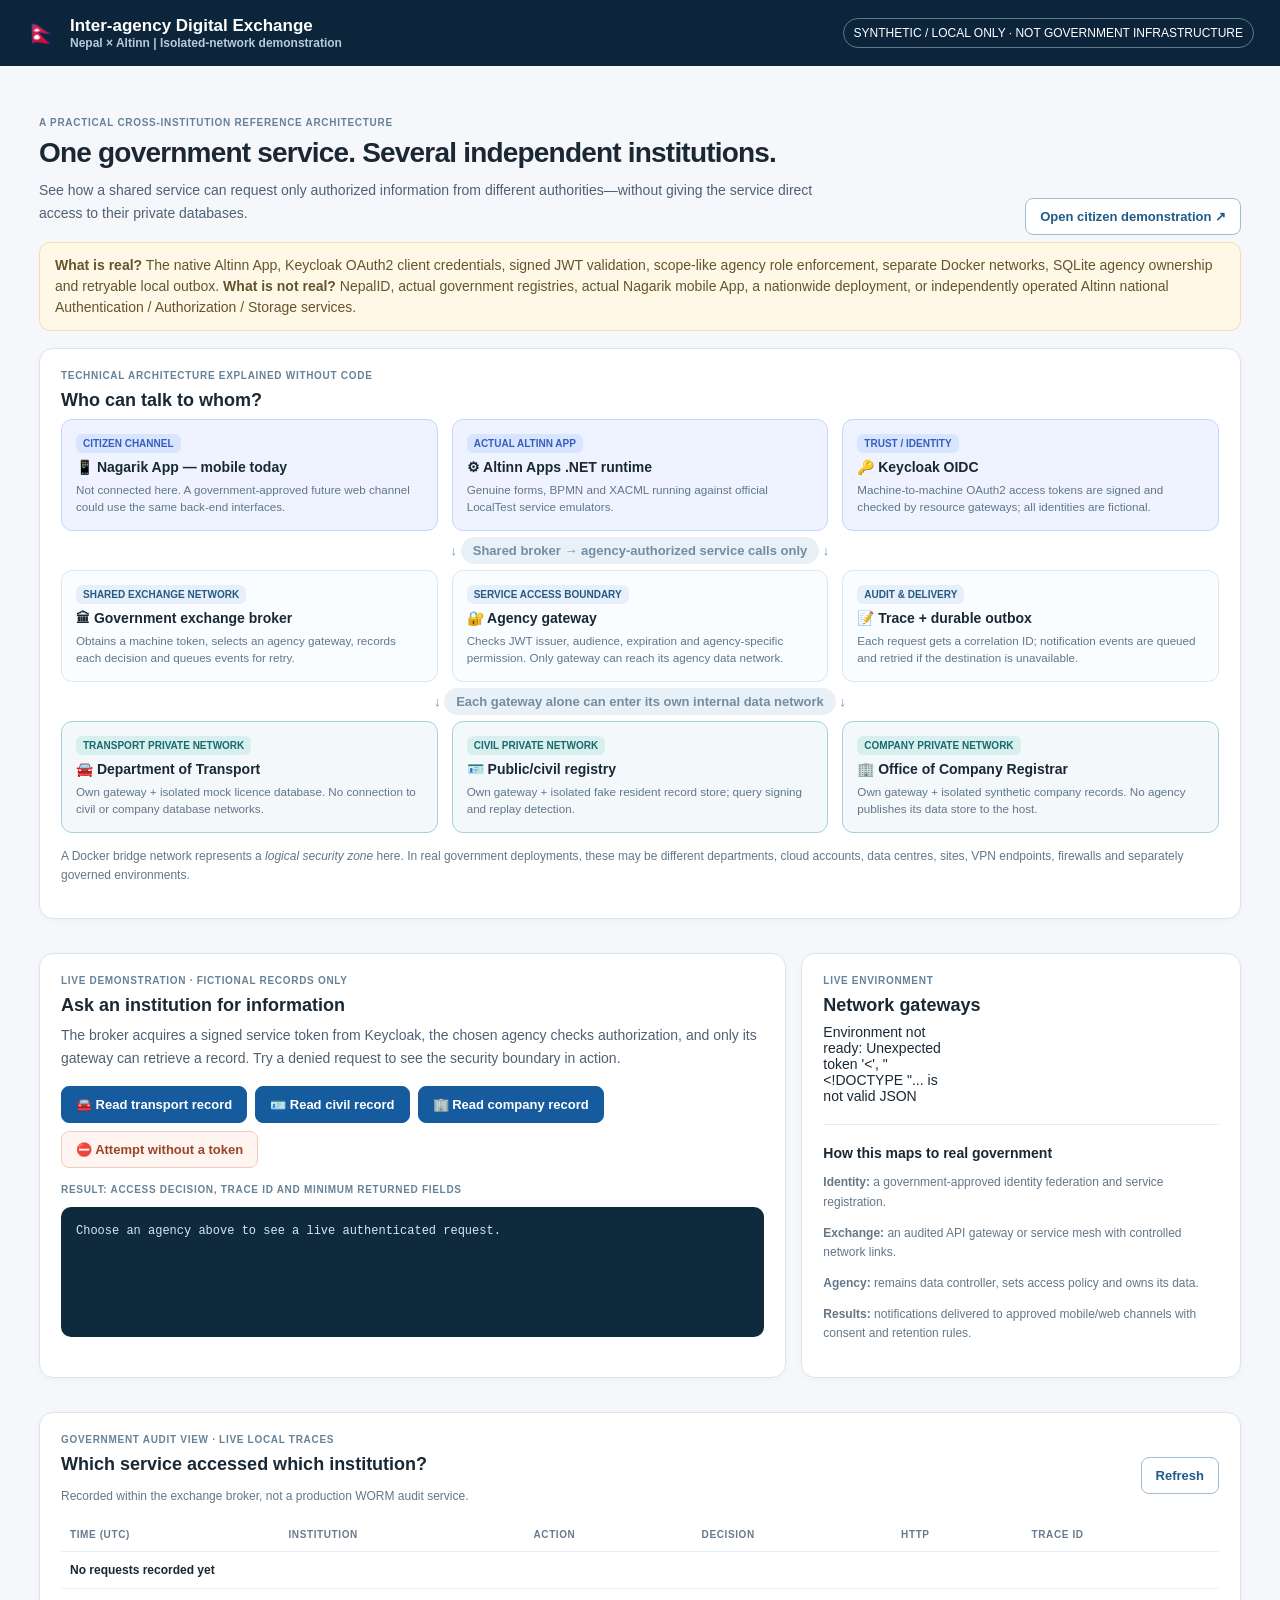
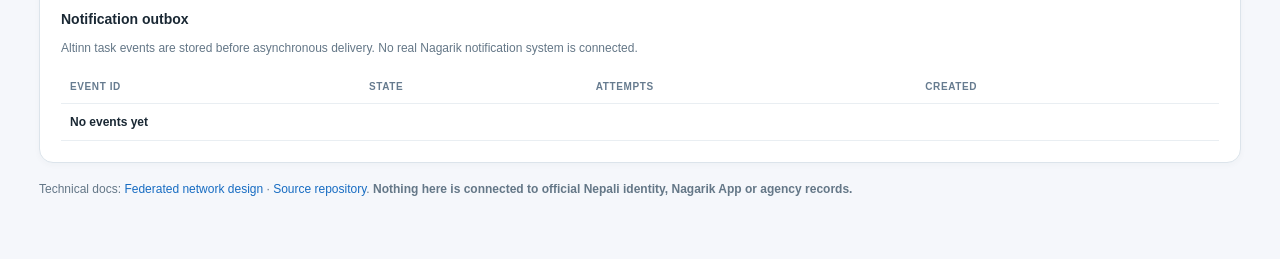
==== federation/dashboard.html @ 2c81f404 "Add government-readable live inter-agency dashboard showing isolated networks, permissions, audit an" ====
<!doctype html>
<html lang="en">
<head>
<meta charset="utf-8"><meta name="viewport" content="width=device-width, initial-scale=1">
<title>Nepal Government | Inter-agency exchange — simulation</title>
<style>
:root{font-family:Inter,-apple-system,BlinkMacSystemFont,"Segoe UI",sans-serif;color:#1a2834;background:#f5f7fb;font-size:14px}
*{box-sizing:border-box}body{margin:0}button{cursor:pointer}
a{color:#176cc2;text-decoration:none}main{max-width:1250px;padding:28px 24px 60px;margin:auto}
.top{background:#0d253b;color:#fff;padding:16px 26px;display:flex;align-items:center;justify-content:space-between;gap:16px}
.brand{display:flex;align-items:center;gap:12px;font-weight:700;font-size:17px}.flag{font-size:26px}
.hint{font-size:12px;color:#b8cadb}.pill{border:1px solid #62798a;padding:7px 10px;border-radius:99px;color:#fff;font-size:12px}
.headline{display:flex;gap:26px;align-items:end;justify-content:space-between;margin:23px 0 18px;flex-wrap:wrap}
h1{font-size:28px;margin:0 0 10px;letter-spacing:-.8px;line-height:1.15}h2{font-size:18px;margin:0 0 8px}h3{font-size:14px;margin:0 0 7px}
.subtitle{color:#506174;max-width:810px;line-height:1.6;margin:0}
.panel{border:1px solid #dce4eb;background:white;border-radius:14px;padding:21px;box-shadow:0 2px 6px #17324a08;margin:17px 0}
.label{font-weight:700;letter-spacing:.07em;text-transform:uppercase;font-size:10px;color:#668298;margin-bottom:9px}
.grid{display:grid;grid-template-columns:repeat(3,minmax(0,1fr));gap:14px}
.station{border:1px solid #dce7ef;background:#fafdff;padding:14px;border-radius:11px;min-height:112px}
.station strong{display:block;margin:6px 0}.station small{line-height:1.5;color:#61768a}
.station .tag{font-size:10px;display:inline-block;background:#e7effa;color:#255b83;border-radius:6px;padding:4px 7px;font-weight:700}
.station.private{background:#f3f8fb;border-color:#a7d1da}.station.private .tag{background:#d8efed;color:#176b70}
.station.common{background:#eef3ff;border-color:#c4d5ff}.station.common .tag{background:#d9e4ff;color:#365fba}
.connector{text-align:center;font-size:13px;color:#748da1;padding:12px}.connector strong{background:#e8f0f8;padding:6px 12px;border-radius:20px}
.arrows{display:flex;justify-content:space-around;color:#8094a8;font-size:17px;padding:5px}
.notice{background:#fff8e7;border:1px solid #f5dfaa;border-radius:11px;padding:12px 15px;line-height:1.5;color:#65542d}
.two{display:grid;grid-template-columns:1.7fr 1fr;gap:15px}
.actions{display:flex;flex-wrap:wrap;gap:8px;margin-top:17px}
.btn{background:#165b9e;color:#fff;border:1px solid #165b9e;border-radius:8px;font-weight:600;padding:10px 14px;font-size:13px}
.btn:hover{background:#0e467a}.btn.secondary{color:#1f5b88;background:#fff;border-color:#9fbcd2}.btn.warning{color:#9c4429;background:#fff5f0;border:1px solid #f0cbbf}
.statbar{display:grid;grid-template-columns:repeat(3,1fr);gap:10px}
.stat{background:#f7fafc;padding:12px;border-radius:9px;border:1px solid #e5ecf0}
.stat span{display:block;font-size:12px;color:#627387}.stat strong{display:block;margin-top:5px}
code{font-family:ui-monospace,SFMono-Regular,Consolas,monospace;color:#1a557d}
#result{white-space:pre-wrap;overflow-wrap:anywhere;background:#0f293d;color:#d3e9f4;border-radius:10px;min-height:130px;padding:15px;font-size:12px;line-height:1.6}
#result code{color:inherit}table{border-collapse:collapse;width:100%;font-size:12px}td,th{text-align:left;border-bottom:1px solid #e9eef2;padding:11px 9px;vertical-align:top}th{color:#667b8f;font-size:10px;text-transform:uppercase;letter-spacing:.06em}td:last-child{font-weight:600}
.good{color:#157459}.bad{color:#ac5528}.muted{color:#6e8092}.small{font-size:12px;color:#647787;line-height:1.6}
.sep{margin:20px 0;border:0;border-top:1px solid #e7ebf0}
@media(max-width:850px){.grid{grid-template-columns:1fr}.two{grid-template-columns:1fr}main{padding:18px 12px}.top{flex-wrap:wrap}.statbar{grid-template-columns:1fr}}
</style>
</head>
<body>
<header class="top"><div class="brand"><span class="flag">🇳🇵</span><div>Inter-agency Digital Exchange<div class="hint">Nepal × Altinn | Isolated-network demonstration</div></div></div>
<span class="pill">SYNTHETIC / LOCAL ONLY · NOT GOVERNMENT INFRASTRUCTURE</span></header>
<main>
<div class="headline"><div><div class="label">A practical cross-institution reference architecture</div><h1>One government service. Several independent institutions.</h1><p class="subtitle">See how a shared service can request only authorized information from different authorities—without giving the service direct access to their private databases.</p></div><div><a href="http://localhost:8085" class="btn secondary">Open citizen demonstration ↗</a></div></div>
<div class="notice"><b>What is real?</b> The native Altinn App, Keycloak OAuth2 client credentials, signed JWT validation, scope-like agency role enforcement, separate Docker networks, SQLite agency ownership and retryable local outbox. <b>What is not real?</b> NepalID, actual government registries, actual Nagarik mobile App, a nationwide deployment, or independently operated Altinn national Authentication / Authorization / Storage services.</div>

<section class="panel">
<div class="label">Technical architecture explained without code</div><h2>Who can talk to whom?</h2>
<div class="grid">
<div class="station common"><div class="tag">CITIZEN CHANNEL</div><strong>📱 Nagarik App — mobile today</strong><small>Not connected here. A government-approved future web channel could use the same back-end interfaces.</small></div>
<div class="station common"><div class="tag">ACTUAL ALTINN APP</div><strong>⚙ Altinn Apps .NET runtime</strong><small>Genuine forms, BPMN and XACML running against official LocalTest service emulators.</small></div>
<div class="station common"><div class="tag">TRUST / IDENTITY</div><strong>🔑 Keycloak OIDC</strong><small>Machine-to-machine OAuth2 access tokens are signed and checked by resource gateways; all identities are fictional.</small></div>
</div>
<div class="connector">↓ <strong>Shared broker → agency-authorized service calls only</strong> ↓</div>
<div class="grid">
<div class="station"><div class="tag">SHARED EXCHANGE NETWORK</div><strong>🏛 Government exchange broker</strong><small>Obtains a machine token, selects an agency gateway, records each decision and queues events for retry.</small></div>
<div class="station"><div class="tag">SERVICE ACCESS BOUNDARY</div><strong>🔐 Agency gateway</strong><small>Checks JWT issuer, audience, expiration and agency-specific permission. Only gateway can reach its agency data network.</small></div>
<div class="station"><div class="tag">AUDIT & DELIVERY</div><strong>📝 Trace + durable outbox</strong><small>Each request gets a correlation ID; notification events are queued and retried if the destination is unavailable.</small></div>
</div>
<div class="connector">↓ <strong>Each gateway alone can enter its own internal data network</strong> ↓</div>
<div class="grid">
<div class="station private"><div class="tag">TRANSPORT PRIVATE NETWORK</div><strong>🚘 Department of Transport</strong><small>Own gateway + isolated mock licence database. No connection to civil or company database networks.</small></div>
<div class="station private"><div class="tag">CIVIL PRIVATE NETWORK</div><strong>🪪 Public/civil registry</strong><small>Own gateway + isolated fake resident record store; query signing and replay detection.</small></div>
<div class="station private"><div class="tag">COMPANY PRIVATE NETWORK</div><strong>🏢 Office of Company Registrar</strong><small>Own gateway + isolated synthetic company records. No agency publishes its data store to the host.</small></div>
</div>
<p class="small" style="margin-top:14px">A Docker bridge network represents a <i>logical security zone</i> here. In real government deployments, these may be different departments, cloud accounts, data centres, sites, VPN endpoints, firewalls and separately governed environments.</p>
</section>

<div class="two">
<section class="panel">
<div class="label">Live demonstration · fictional records only</div><h2>Ask an institution for information</h2>
<p class="subtitle">The broker acquires a signed service token from Keycloak, the chosen agency checks authorization, and only its gateway can retrieve a record. Try a denied request to see the security boundary in action.</p>
<div class="actions">
<button class="btn" onclick="run('transport',false)">🚘 Read transport record</button>
<button class="btn" onclick="run('civil',false)">🪪 Read civil record</button>
<button class="btn" onclick="run('company',false)">🏢 Read company record</button>
<button class="btn warning" onclick="run('transport',true)">⛔ Attempt without a token</button>
</div>
<div style="margin-top:16px" class="label">Result: access decision, trace ID and minimum returned fields</div>
<pre id="result">Choose an agency above to see a live authenticated request.</pre>
</section>
<section class="panel">
<div class="label">Live environment</div><h2>Network gateways</h2>
<div id="status" class="statbar"><div class="stat">Loading…</div></div>
<hr class="sep"/>
<h3>How this maps to real government</h3>
<p class="small"><b>Identity:</b> a government-approved identity federation and service registration.</p>
<p class="small"><b>Exchange:</b> an audited API gateway or service mesh with controlled network links.</p>
<p class="small"><b>Agency:</b> remains data controller, sets access policy and owns its data.</p>
<p class="small"><b>Results:</b> notifications delivered to approved mobile/web channels with consent and retention rules.</p>
</section>
</div>
<section class="panel">
<div style="display:flex;justify-content:space-between;gap:15px;align-items:center;flex-wrap:wrap"><div><div class="label">Government audit view · live local traces</div><h2>Which service accessed which institution?</h2><p class="small">Recorded within the exchange broker, not a production WORM audit service.</p></div><button class="btn secondary" onclick="refresh()">Refresh</button></div>
<div style="overflow-x:auto"><table><thead><tr><th>Time (UTC)</th><th>Institution</th><th>Action</th><th>Decision</th><th>HTTP</th><th>Trace ID</th></tr></thead><tbody id="audit"><tr><td colspan="6">No requests recorded yet</td></tr></tbody></table></div>
<h3 style="margin-top:22px">Notification outbox</h3>
<p class="small">Altinn task events are stored before asynchronous delivery. No real Nagarik notification system is connected.</p>
<div style="overflow-x:auto"><table><thead><tr><th>Event ID</th><th>State</th><th>Attempts</th><th>Created</th></tr></thead><tbody id="outbox"><tr><td colspan="4">No events yet</td></tr></tbody></table></div>
</section>
<footer class="small">Technical docs: <a href="https://github.com/SushantGautam/altinn-example-np/blob/main/docs/FEDERATION.md">Federated network design</a> · <a href="https://github.com/SushantGautam/altinn-example-np">Source repository</a>. <b>Nothing here is connected to official Nepali identity, Nagarik App or agency records.</b></footer>
</main>
<script>
const $=id=>document.getElementById(id);
const escapeHtml=s=>String(s).replace(/[&<>"']/g,c=>({"&":"&amp;","<":"&lt;",">":"&gt;",'"':"&quot;","'":"&#39;"}[c]));
async function load(path){const r=await fetch(path,{cache:"no-store"});const d=await r.json();if(!r.ok)throw Error(d.detail||"HTTP "+r.status);return d}
async function run(agency,deny){
  $("result").textContent="Contacting "+agency+" agency gateway…";
  try {
    const data=await load("/v1/demo/"+(deny?"deny":"request")+"/"+agency);
    $("result").textContent=JSON.stringify(data,null,2);
  }catch(e){$("result").textContent="Request failed: "+e.message}
  refresh();
}
async function refresh(){
  try{
    const [health,history]=await Promise.all([load("/v1/status"),load("/v1/audit")]);
    $("status").innerHTML=Object.entries(health.agencies).map(([name,state])=>'<div class="stat"><span>'+escapeHtml(name.toUpperCase())+'</span><strong class="'+(state==="online"?"good":"bad")+'">'+escapeHtml(state)+'</strong></div>').join("");
    $("audit").innerHTML=history.exchanges.length?history.exchanges.map(x=>'<tr><td>'+escapeHtml(x.timestamp)+'</td><td>'+escapeHtml(x.agency)+'</td><td>'+escapeHtml(x.action)+'</td><td class="'+(x.outcome==="PERMITTED"?"good":"bad")+'">'+escapeHtml(x.outcome)+'</td><td>'+escapeHtml(x.code)+'</td><td><code>'+escapeHtml(x.id.slice(0,12))+'</code></td></tr>').join(""):'<tr><td colspan="6" class="muted">No queries yet. Select a demonstration above.</td></tr>';
    $("outbox").innerHTML=history.outbox.length?history.outbox.map(x=>'<tr><td><code>'+escapeHtml(x.event_id.slice(0,55))+'</code></td><td>'+escapeHtml(x.state)+'</td><td>'+escapeHtml(x.attempts)+'</td><td>'+escapeHtml(x.created_at)+'</td></tr>').join(""):'<tr><td colspan="4" class="muted">No native Altinn task events yet</td></tr>';
  }catch(e){$("status").textContent="Environment not ready: "+e.message}
}
refresh();setInterval(refresh,9000);
</script>
</body></html>
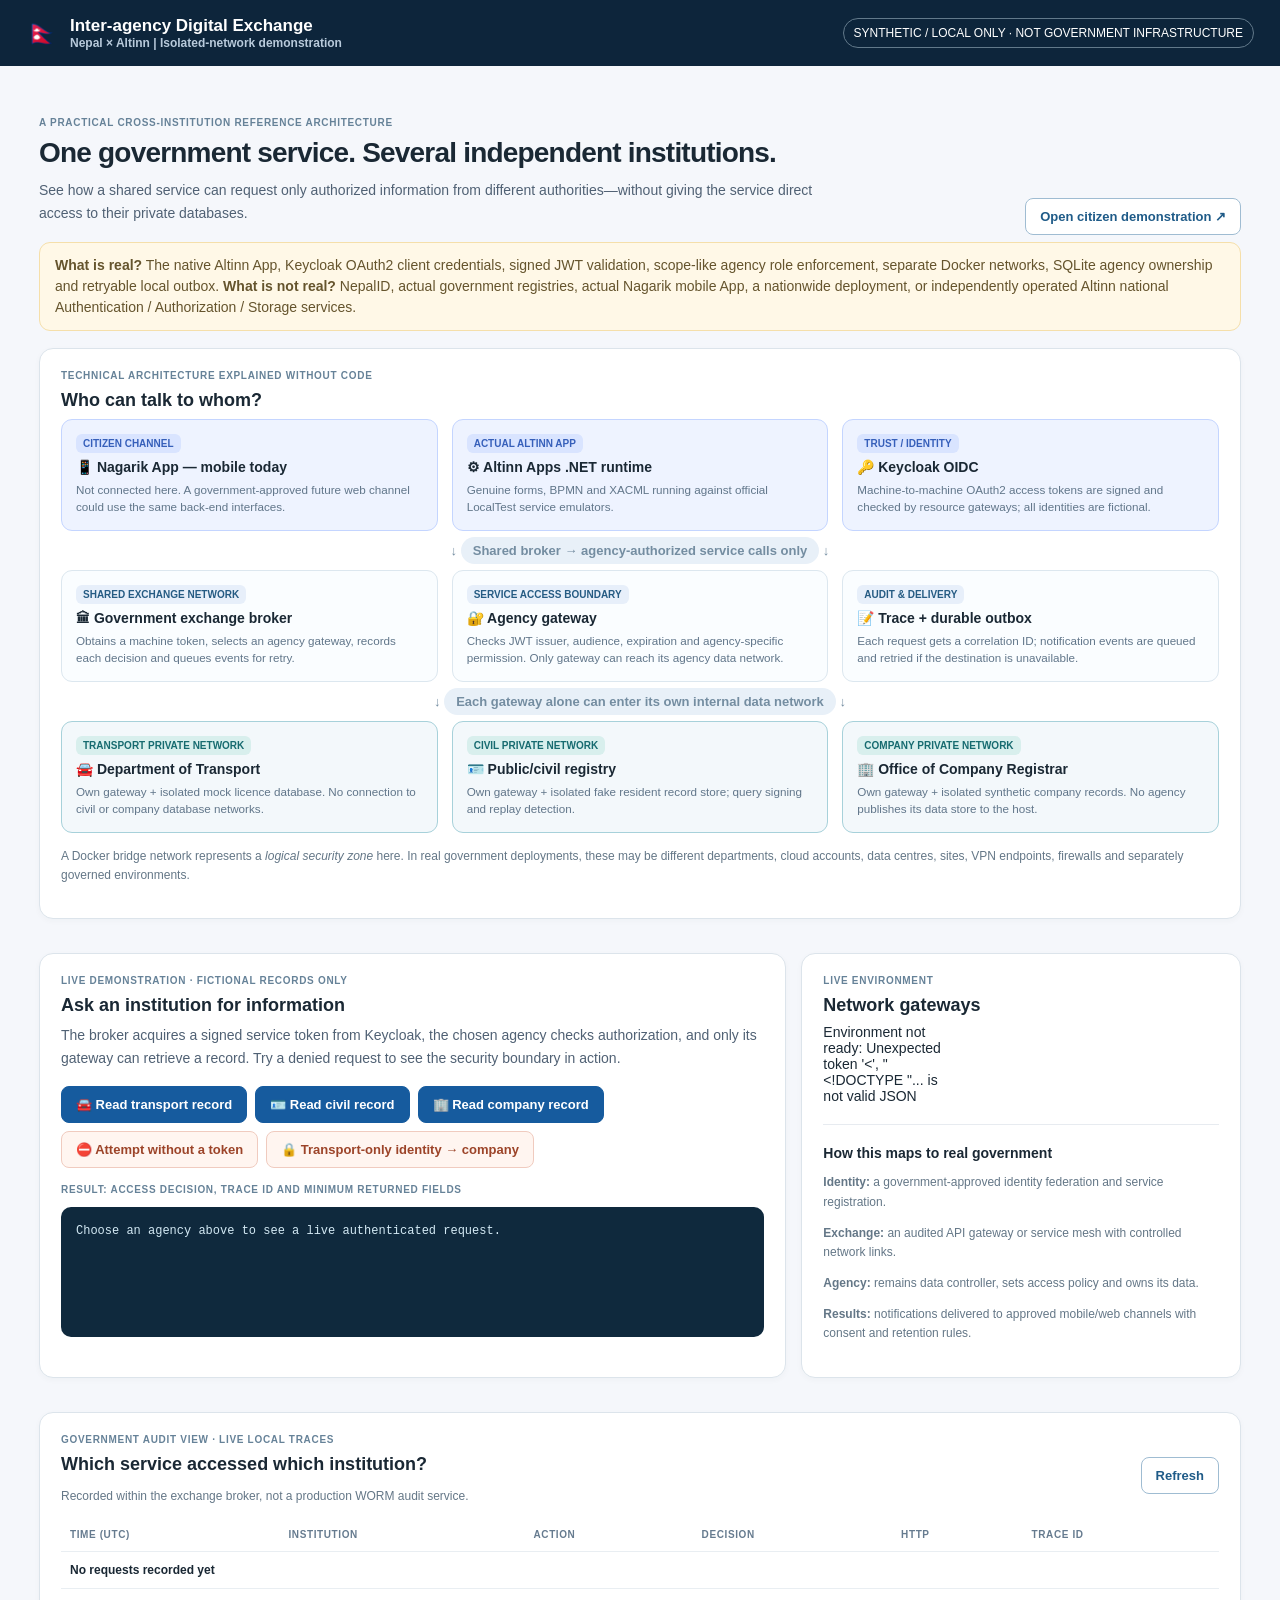
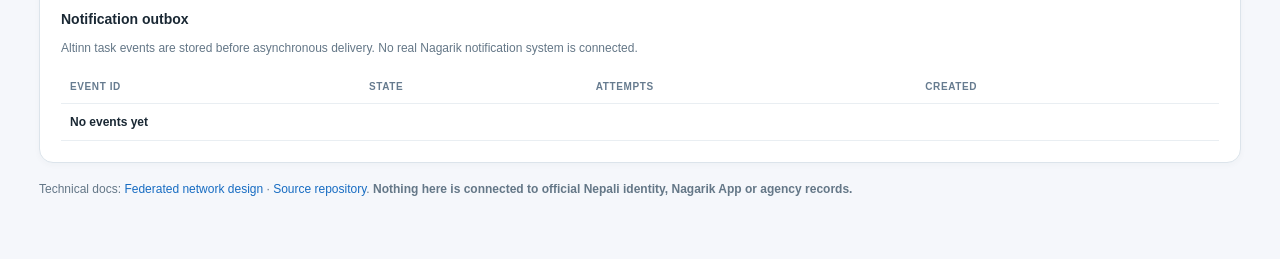
==== commit 0f340868: "Expose and test signed valid-token rejection across agency boundaries" ====
--- a/federation/dashboard.html
+++ b/federation/dashboard.html
@@ -77,6 +77,7 @@
 <button class="btn" onclick="run('civil',false)">🪪 Read civil record</button>
 <button class="btn" onclick="run('company',false)">🏢 Read company record</button>
 <button class="btn warning" onclick="run('transport',true)">⛔ Attempt without a token</button>
+<button class="btn warning" onclick="limited()">🔒 Transport-only identity → company</button>
 </div>
 <div style="margin-top:16px" class="label">Result: access decision, trace ID and minimum returned fields</div>
 <pre id="result">Choose an agency above to see a live authenticated request.</pre>
@@ -105,6 +106,14 @@
 const $=id=>document.getElementById(id);
 const escapeHtml=s=>String(s).replace(/[&<>"']/g,c=>({"&":"&amp;","<":"&lt;",">":"&gt;",'"':"&quot;","'":"&#39;"}[c]));
 async function load(path){const r=await fetch(path,{cache:"no-store"});const d=await r.json();if(!r.ok)throw Error(d.detail||"HTTP "+r.status);return d}
+async function limited(){
+  $("result").textContent="Presenting a valid transport-only OAuth token to company registry…";
+  try{
+    const d=await load("/v1/demo/limited/company");
+    $("result").textContent=JSON.stringify(d,null,2);
+  }catch(e){$("result").textContent="Request failed: "+e.message}
+  refresh();
+}
 async function run(agency,deny){
   $("result").textContent="Contacting "+agency+" agency gateway…";
   try {
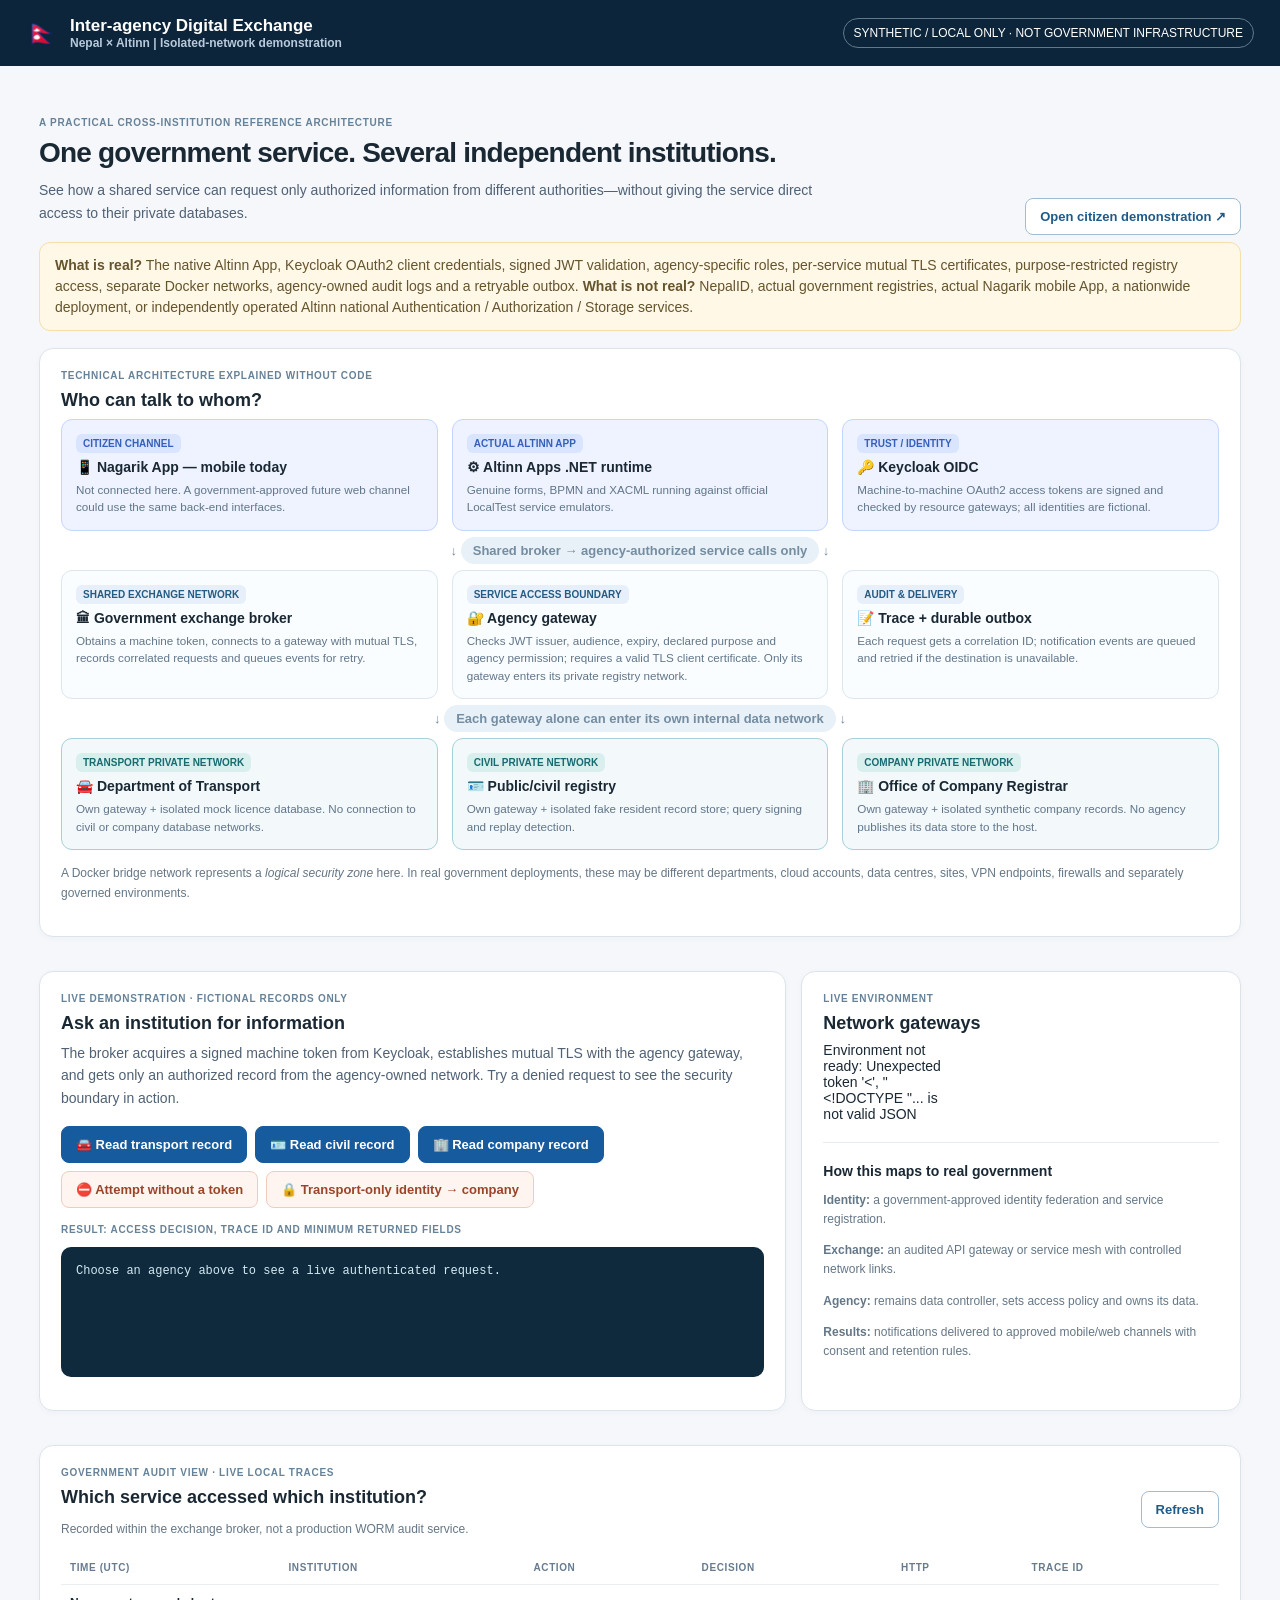
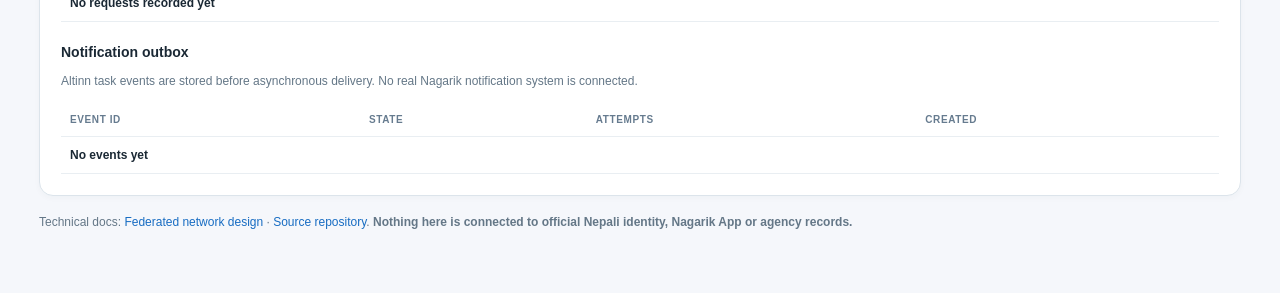
==== commit 3a5f6d90: "Explain mutual TLS, purpose limitation and agency-specific access controls to non-technical reviewer" ====
--- a/federation/dashboard.html
+++ b/federation/dashboard.html
@@ -44,7 +44,7 @@
 <span class="pill">SYNTHETIC / LOCAL ONLY · NOT GOVERNMENT INFRASTRUCTURE</span></header>
 <main>
 <div class="headline"><div><div class="label">A practical cross-institution reference architecture</div><h1>One government service. Several independent institutions.</h1><p class="subtitle">See how a shared service can request only authorized information from different authorities—without giving the service direct access to their private databases.</p></div><div><a href="http://localhost:8085" class="btn secondary">Open citizen demonstration ↗</a></div></div>
-<div class="notice"><b>What is real?</b> The native Altinn App, Keycloak OAuth2 client credentials, signed JWT validation, scope-like agency role enforcement, separate Docker networks, SQLite agency ownership and retryable local outbox. <b>What is not real?</b> NepalID, actual government registries, actual Nagarik mobile App, a nationwide deployment, or independently operated Altinn national Authentication / Authorization / Storage services.</div>
+<div class="notice"><b>What is real?</b> The native Altinn App, Keycloak OAuth2 client credentials, signed JWT validation, agency-specific roles, per-service mutual TLS certificates, purpose-restricted registry access, separate Docker networks, agency-owned audit logs and a retryable outbox. <b>What is not real?</b> NepalID, actual government registries, actual Nagarik mobile App, a nationwide deployment, or independently operated Altinn national Authentication / Authorization / Storage services.</div>
 
 <section class="panel">
 <div class="label">Technical architecture explained without code</div><h2>Who can talk to whom?</h2>
@@ -55,8 +55,8 @@
 </div>
 <div class="connector">↓ <strong>Shared broker → agency-authorized service calls only</strong> ↓</div>
 <div class="grid">
-<div class="station"><div class="tag">SHARED EXCHANGE NETWORK</div><strong>🏛 Government exchange broker</strong><small>Obtains a machine token, selects an agency gateway, records each decision and queues events for retry.</small></div>
-<div class="station"><div class="tag">SERVICE ACCESS BOUNDARY</div><strong>🔐 Agency gateway</strong><small>Checks JWT issuer, audience, expiration and agency-specific permission. Only gateway can reach its agency data network.</small></div>
+<div class="station"><div class="tag">SHARED EXCHANGE NETWORK</div><strong>🏛 Government exchange broker</strong><small>Obtains a machine token, connects to a gateway with mutual TLS, records correlated requests and queues events for retry.</small></div>
+<div class="station"><div class="tag">SERVICE ACCESS BOUNDARY</div><strong>🔐 Agency gateway</strong><small>Checks JWT issuer, audience, expiry, declared purpose and agency permission; requires a valid TLS client certificate. Only its gateway enters its private registry network.</small></div>
 <div class="station"><div class="tag">AUDIT & DELIVERY</div><strong>📝 Trace + durable outbox</strong><small>Each request gets a correlation ID; notification events are queued and retried if the destination is unavailable.</small></div>
 </div>
 <div class="connector">↓ <strong>Each gateway alone can enter its own internal data network</strong> ↓</div>
@@ -71,7 +71,7 @@
 <div class="two">
 <section class="panel">
 <div class="label">Live demonstration · fictional records only</div><h2>Ask an institution for information</h2>
-<p class="subtitle">The broker acquires a signed service token from Keycloak, the chosen agency checks authorization, and only its gateway can retrieve a record. Try a denied request to see the security boundary in action.</p>
+<p class="subtitle">The broker acquires a signed machine token from Keycloak, establishes mutual TLS with the agency gateway, and gets only an authorized record from the agency-owned network. Try a denied request to see the security boundary in action.</p>
 <div class="actions">
 <button class="btn" onclick="run('transport',false)">🚘 Read transport record</button>
 <button class="btn" onclick="run('civil',false)">🪪 Read civil record</button>
